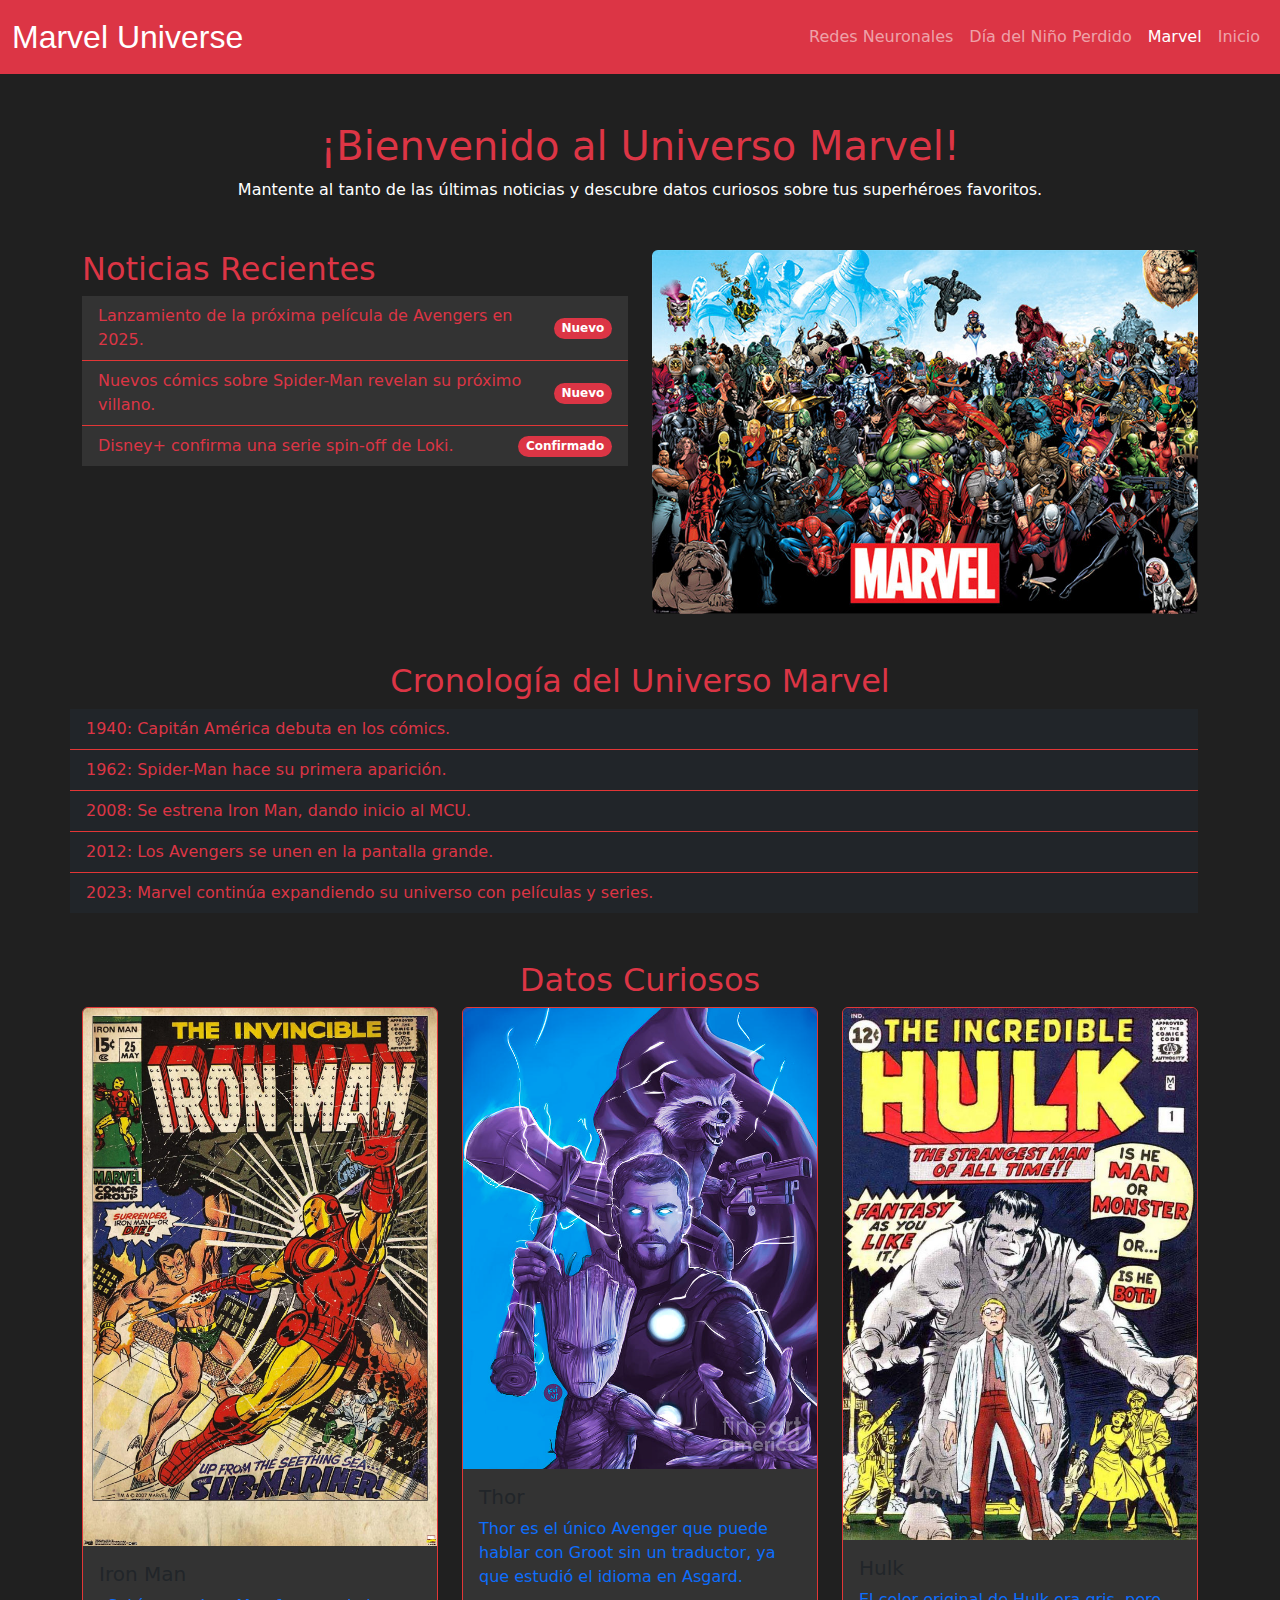
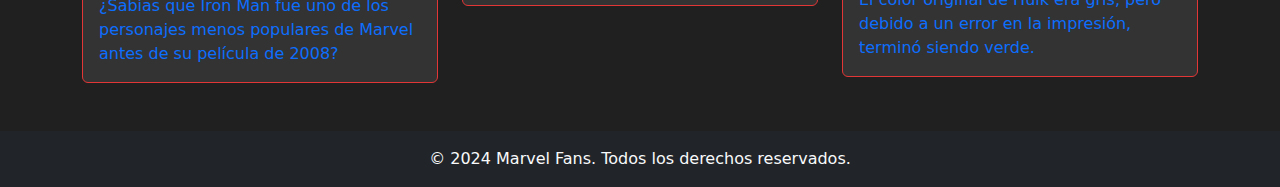
==== pagina 1/pagina1.html @ 98e4a64c "Archivos pagina 1" ====
<!DOCTYPE html>
<html lang="es">
<head>
    <meta charset="UTF-8">
    <meta http-equiv="X-UA-Compatible" content="IE=edge">
    <meta name="viewport" content="width=device-width, initial-scale=1.0">
    <title>Página 1 - Marvel</title>
    <link href="https://cdn.jsdelivr.net/npm/bootstrap@5.3.3/dist/css/bootstrap.min.css" rel="stylesheet" integrity="sha384-QWTKZyjpPEjISv5WaRU9OFeRpok6YctnYmDr5pNlyT2bRjXh0JMhjY6hW+ALEwIH" crossorigin="anonymous">
    <link rel="stylesheet" href="pagina1.css">
</head>
<body>
    <nav class="navbar navbar-expand-lg navbar-dark bg-danger">
        <div class="container-fluid">
            <a class="navbar-brand" href="#">Marvel Universe</a>
            <button class="navbar-toggler" type="button" data-bs-toggle="collapse" data-bs-target="#navbarNav" aria-controls="navbarNav" aria-expanded="false" aria-label="Toggle navigation">
                <span class="navbar-toggler-icon"></span>
            </button>
            <div class="collapse navbar-collapse" id="navbarNav">
                <ul class="navbar-nav ms-auto">
                    <li class="nav-item">
                        <a class="nav-link" href="../pagina 2/pagina2.html">Redes Neuronales</a>
                    </li>
                    <li class="nav-item">
                        <a class="nav-link" href="../pagina 3/pagina3.html">Día del Niño Perdido</a>
                    </li>
                    <li class="nav-item">
                        <a class="nav-link active" aria-current="page" href="pagina1.html">Marvel</a>
                    </li>
                    <li class="nav-item">
                        <a class="nav-link" href="../index.html">Inicio</a>
                    </li>
                </ul>
            </div>
        </div>
    </nav>

    <div class="container mt-5">
        <h1 class="text-center text-danger">¡Bienvenido al Universo Marvel!</h1>
        <p class="text-center">Mantente al tanto de las últimas noticias y descubre datos curiosos sobre tus superhéroes favoritos.</p>

        <div class="row mt-5">
            <div class="col-md-6">
                <h2 class="text-danger">Noticias Recientes</h2>
                <ul class="list-group list-group-flush">
                    <li class="list-group-item d-flex justify-content-between text-danger align-items-center">
                        Lanzamiento de la próxima película de Avengers en 2025.
                        <span class="badge bg-danger rounded-pill">Nuevo</span>
                    </li>
                    <li class="list-group-item d-flex justify-content-between text-danger align-items-center">
                        Nuevos cómics sobre Spider-Man revelan su próximo villano.
                        <span class="badge bg-danger rounded-pill">Nuevo</span>
                    </li>
                    <li class="list-group-item d-flex justify-content-between text-danger align-items-center">
                        Disney+ confirma una serie spin-off de Loki.
                        <span class="badge bg-danger rounded-pill">Confirmado</span>
                    </li>
                </ul>
            </div>
            <div class="col-md-6 text-center">
                <img src="marvel1.jpg" alt="Marvel Heroes" class="img-fluid rounded">
            </div>
        </div>

        <!-- Cronología Section -->
        <div class="row mt-5">
            <h2 class="text-center text-danger">Cronología del Universo Marvel</h2>
            <ul class="list-group list-group-flush">
                <li class="list-group-item bg-dark text-danger">1940: Capitán América debuta en los cómics.</li>
                <li class="list-group-item bg-dark text-danger">1962: Spider-Man hace su primera aparición.</li>
                <li class="list-group-item bg-dark text-danger">2008: Se estrena Iron Man, dando inicio al MCU.</li>
                <li class="list-group-item bg-dark text-danger">2012: Los Avengers se unen en la pantalla grande.</li>
                <li class="list-group-item bg-dark text-danger">2023: Marvel continúa expandiendo su universo con películas y series.</li>
            </ul>
        </div>

        <!-- Datos Curiosos Section -->
        <div class="row mt-5">
            <h2 class="text-center text-danger">Datos Curiosos</h2>
            <div class="col-md-4">
                <div class="card">
                    <img src="ironman.jpg" class="card-img-top" alt="Iron Man">
                    <div class="card-body">
                        <h5 class="card-title">Iron Man</h5>
                        <p class="card-text text-primary">¿Sabías que Iron Man fue uno de los personajes menos populares de Marvel antes de su película de 2008?</p>
                    </div>
                </div>
            </div>
            <div class="col-md-4">
                <div class="card">
                    <img src="thor.jpg" class="card-img-top" alt="Thor">
                    <div class="card-body">
                        <h5 class="card-title">Thor</h5>
                        <p class="card-text text-primary">Thor es el único Avenger que puede hablar con Groot sin un traductor, ya que estudió el idioma en Asgard.</p>
                    </div>
                </div>
            </div>
            <div class="col-md-4">
                <div class="card">
                    <img src="Hulk.jpg" class="card-img-top" alt="Hulk">
                    <div class="card-body">
                        <h5 class="card-title">Hulk</h5>
                        <p class="card-text text-primary">El color original de Hulk era gris, pero debido a un error en la impresión, terminó siendo verde.</p>
                    </div>
                </div>
            </div>
        </div>
    </div>

    <footer class="text-center mt-5 p-3 bg-dark text-light">
        &copy; 2024 Marvel Fans. Todos los derechos reservados.
    </footer>

    <script src="https://cdn.jsdelivr.net/npm/bootstrap@5.3.3/dist/js/bootstrap.bundle.min.js"></script>
</body>
</html>
---- pagina 1/pagina1.css ----
body {
    background-color: #202020;
    color: #fff;
}

h1, h2 {
    color: #e23636;
}

.navbar-brand {
    font-family: 'Marvel', sans-serif;
    font-size: 2rem;
}

.navbar {
    background-color: #e23636;
}

footer {
    background-color: #202020;
    color: white;
}

.card {
    background-color: #333;
    border: 1px solid #e23636;
}

.list-group-item {
    background-color: #333; /* Fondo oscuro para las noticias */
    border: 1px solid #e23636; /* Borde rojo para destacar */
}

.list-group-item:hover {
    background-color: #444; /* Cambio de color al pasar el mouse */
}
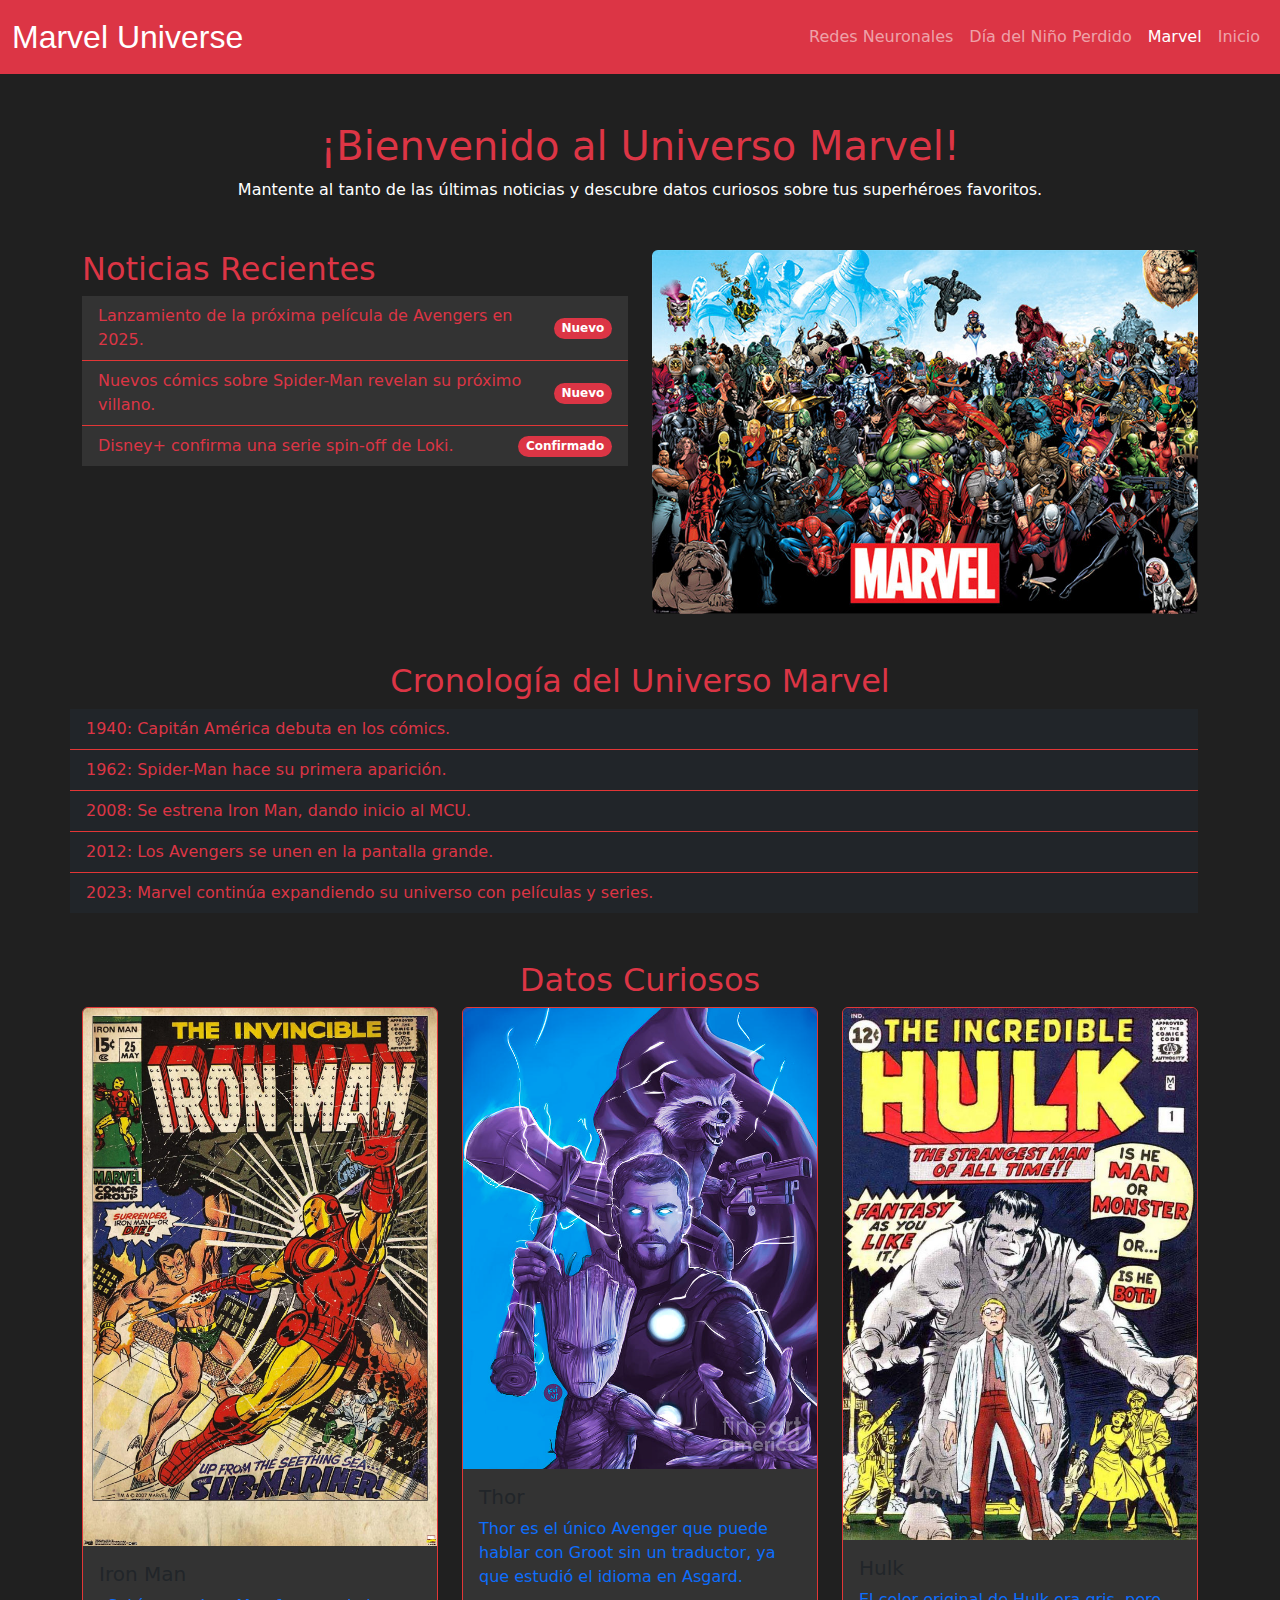
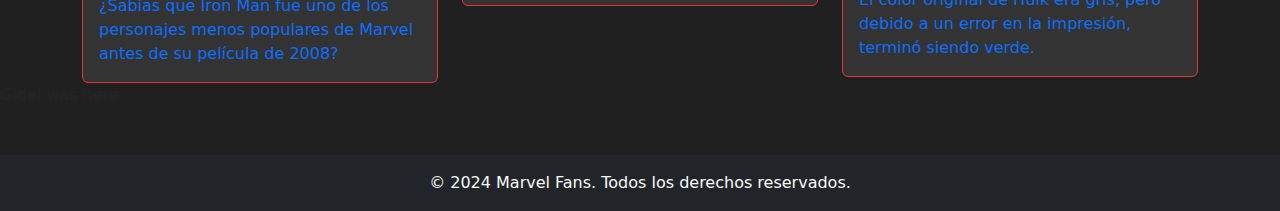
==== commit 07d8b1e0: "adicion de datos y modificacion de pagina1" ====
--- a/pagina 1/pagina1.html
+++ b/pagina 1/pagina1.html
@@ -74,6 +74,7 @@
         </div>
 
         <!-- Datos Curiosos Section -->
+         <!-- Que buenas portadas de cómics -->
         <div class="row mt-5">
             <h2 class="text-center text-danger">Datos Curiosos</h2>
             <div class="col-md-4">
@@ -105,10 +106,11 @@
             </div>
         </div>
     </div>
-
+    <p class="text-dark">Gidel was here</p>
     <footer class="text-center mt-5 p-3 bg-dark text-light">
         &copy; 2024 Marvel Fans. Todos los derechos reservados.
     </footer>
+    
 
     <script src="https://cdn.jsdelivr.net/npm/bootstrap@5.3.3/dist/js/bootstrap.bundle.min.js"></script>
 </body>
